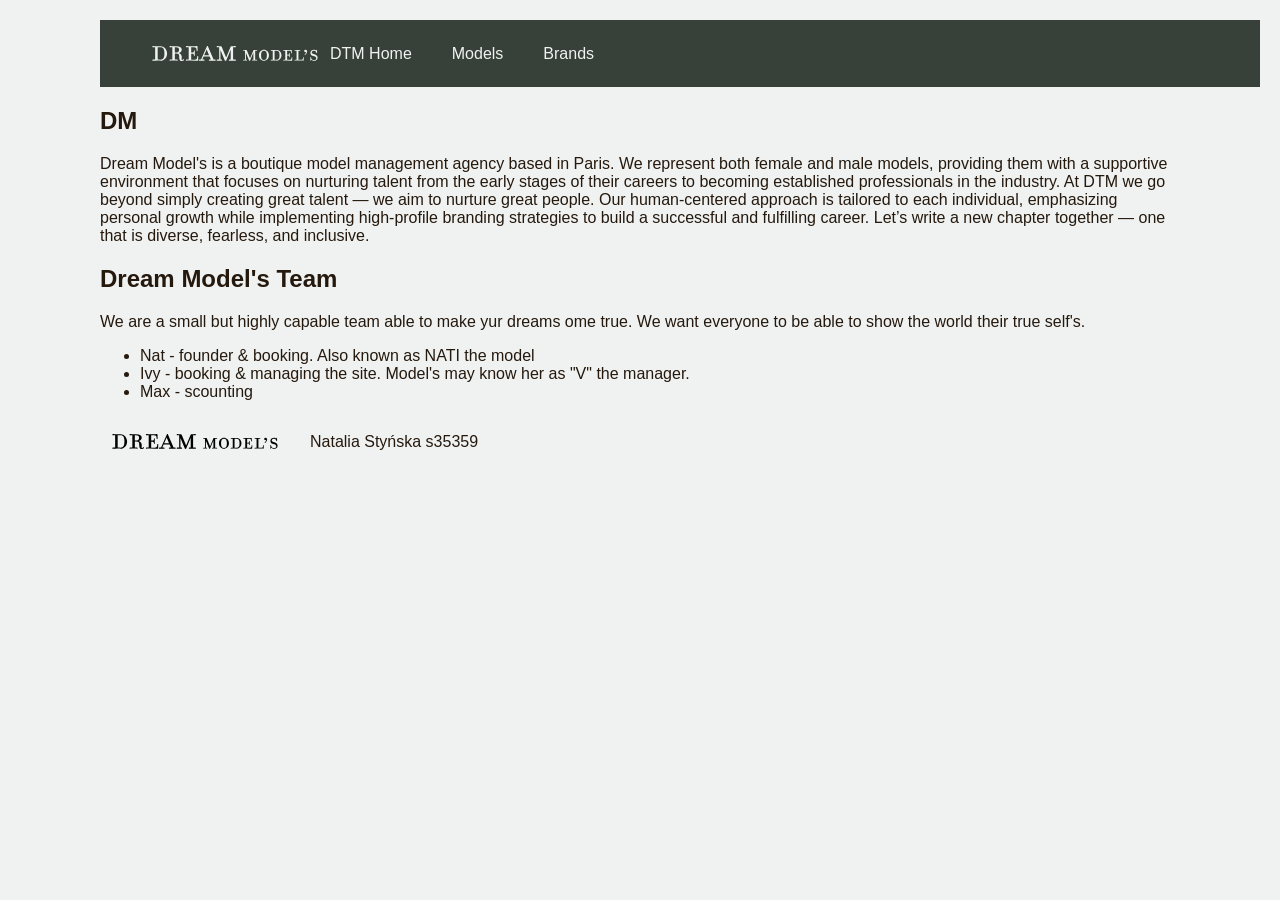
==== index.html @ e39fbc34 "stylowanie3 gotowa strona casting + models" ====
<!DOCTYPE html>
<html lang="en">
  <head>
    <meta charset="UTF-8">
    <meta name="viewport" content="width=device-width, initial-scale=1.0">
    <meta http-equiv="X-UA-Compatible" content="ie=edge">
    <title>DM Home</title>
    <link rel="stylesheet" href="styl-główny.css">
  </head>

  <body>
    <header>
  <div > <nav>
    <img class="footer-img" src="grafiki/dream model kopia2.svg">
    <div class="nav-links">
    <a href="index.html" >DTM Home</a>
    <a href="Models.html" >Models</a>
    <a href="brands.html" >Brands</a>
    </div>
  </nav></div>
 </header>

   
   <h2>DM</h2>
   <p>Dream Model's is a boutique model management agency based in Paris. We represent both female and male models, providing them with a supportive environment that focuses on nurturing talent from the early stages of 
    their careers to becoming established professionals in the industry. At DTM we go beyond simply creating great talent — we aim to nurture great people. Our human-centered approach is tailored to each individual, 
    emphasizing personal growth while implementing high-profile branding strategies to build a successful and fulfilling career. Let’s write a new chapter together — one that is diverse, fearless, and inclusive.</p>


   <div class="us">
   <h2>Dream Model's Team </h2>
   <p>We are a small but highly capable team able to make yur dreams ome true. We want everyone to be able to show the world their true self's.  </p>
   <ul>
   <li>Nat - founder & booking. Also known as NATI the model </li>
   <li>Ivy - booking & managing the site. Model's may know her as "V" the manager.</li>
   <li>Max - scounting  </li>
   </ul>
   </div>

<footer>
    <div class="footer">
        <img class="footer-img" src="grafiki/dream model.svg">
       <p>Natalia Styńska s35359 </p>
   </div>
 </footer>
</body>
</html>
---- styl-główny.css ----
body {
  font-family: 'Lucida Sans', 'Lucida Sans Regular', 'Lucida Grande', 'Lucida Sans Unicode', Geneva, Verdana, sans-serif; color:#25190E;
  margin-inline:100px;
  margin-top:20px;
  background-color: #f0f2f1;
}

/* kolory linków + animacja */
a:link, a:visited{ color: #374039; text-decoration: none;}
a:hover{text-decoration:line-through; text-decoration-color: #252525; text-decoration-thickness:3px;}
a:active{color: #b2b6b3; text-decoration: none;}

header{

}

/* nawigacja */
nav {
  background-color: #374039; color: #f0f2f1;
  display: flex;
  justify-content:flex-start;
  align-items: center;

  padding: 20px 40px;
  width:100%;

  a:link, a:visited{ color: #f0f2f1; text-decoration: none;}
  a:hover{text-decoration:line-through; text-decoration-color: #252525; text-decoration-thickness:3px;}
  a:active{color: #dadddb; text-decoration: none;}
}

.nav-links{
  display: flex;
  gap: 40px;
}
nav h1{
  align-items: flex-start;
  font-size: 30px;
}

h1{
  text-align: center;
  margin-top: 66px;
  font-size: 60px;
}


/*  forms */
.form-layout{
 padding: 60px 20px;
}

.form{
   max-width: 700px;
    margin: auto;

    display: grid;
    grid-template-columns: 1fr 1fr;
    gap: 20px;
    justify-items: center;
}

.form input{
  width:300px;

    padding: 14px;
    border: 1px solid #ccc;
    font-size: 16px;
}

.gender-box{
    grid-column: 1 / -1;
    display: flex;
    gap: 30px;
    justify-content: center;
}

.gender-box label{
  display: flex;
  align-items: center;
  gap: 4px;
}

.form-text{
box-sizing: border-box;
display: block;
    unicode-bidi: isolate;
text-align: center;
grid-column: 1/-1;
}

.measaure-text{
  grid-column: 1 / -1;
    text-align: center;
    margin-bottom: 10px;
}

.form button{
    grid-column: 1 / -1;

    padding: 15px;
    border: none;
    margin-top: 13px;
    background-color: #374039;
    color: white;

    font-size: 16px;
    cursor: pointer;

    transition: 0.3s;
}

.form button:hover{
    background-color: #252525;
}




/* animacja HTML: <div class="loader"></div> */
.loader {
  width:auto;
  height: 20px;
  background: 
    linear-gradient(90deg,#0001 33%,#0005 50%,#0001 66%)
    #f2f2f2;
  background-size:300% 100%;
  animation: l1 4s infinite linear;
}
@keyframes l1 {
  0% {background-position: right}
}

/* footer */
footer{
  padding:30px, 40px;
}

.footer{
  display: flex;
  align-items: center;
  gap:20px
}
.footer-img{
  height: auto;
  width: 190px;
}
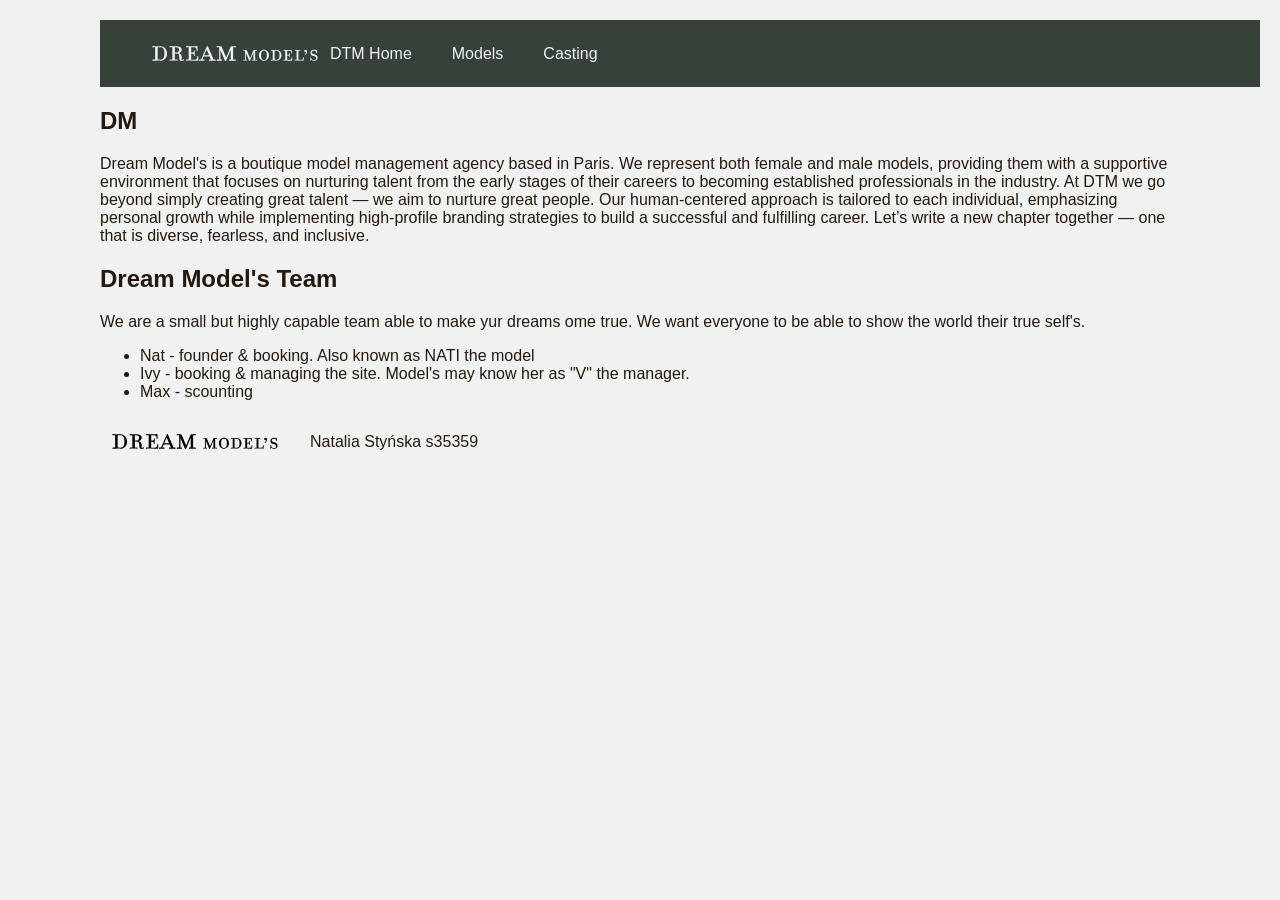
==== commit 44587d90: "szbkie zmiany/stylizowanie" ====
--- a/index.html
+++ b/index.html
@@ -15,7 +15,7 @@
     <div class="nav-links">
     <a href="index.html" >DTM Home</a>
     <a href="Models.html" >Models</a>
-    <a href="brands.html" >Brands</a>
+    <a href="casting.html" >Casting</a>
     </div>
   </nav></div>
  </header>
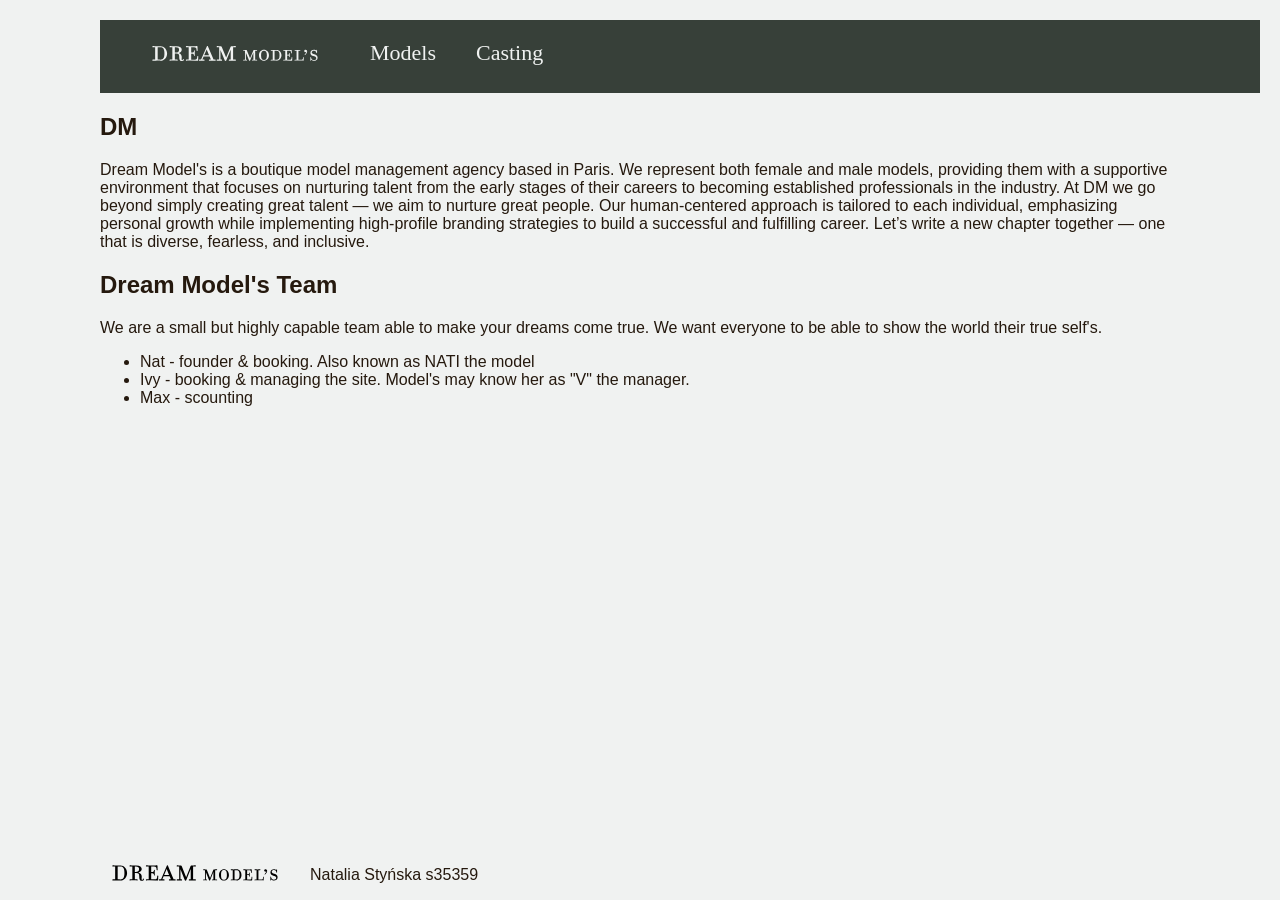
==== commit 57b7bf56: "jest git zostałą tylko strona główna do zrobienia" ====
--- a/index.html
+++ b/index.html
@@ -11,35 +11,46 @@
   <body>
     <header>
   <div > <nav>
-    <img class="footer-img" src="grafiki/dream model kopia2.svg">
     <div class="nav-links">
-    <a href="index.html" >DTM Home</a>
+    <a href="index.html" ><img class="footer-img" src="grafiki/dream model kopia2.svg"></a>
     <a href="Models.html" >Models</a>
     <a href="casting.html" >Casting</a>
     </div>
-  </nav></div>
- </header>
+    </nav></div>
+    </header>
 
+    <!-- możę do tego wróce jeszcze
+    <div class="slider-main">
+        <div class="photo-dump">
+          <img src="grafiki/f0.jpg">
+          <img src="grafiki/f6.jpg">
+          <img src="grafiki/f7.JPG">
+          <img src="grafiki/f1.jpg">
+          <img src="grafiki/f8.jpg">
+        </div>
+   </div> -->
    
-   <h2>DM</h2>
-   <p>Dream Model's is a boutique model management agency based in Paris. We represent both female and male models, providing them with a supportive environment that focuses on nurturing talent from the early stages of 
-    their careers to becoming established professionals in the industry. At DTM we go beyond simply creating great talent — we aim to nurture great people. Our human-centered approach is tailored to each individual, 
-    emphasizing personal growth while implementing high-profile branding strategies to build a successful and fulfilling career. Let’s write a new chapter together — one that is diverse, fearless, and inclusive.</p>
+   <div class="about-us">
+      <h2>DM</h2>
+      <p>Dream Model's is a boutique model management agency based in Paris. We represent both female and male models, providing them with a supportive environment that focuses on nurturing talent from the early stages of 
+        their careers to becoming established professionals in the industry. At DM we go beyond simply creating great talent — we aim to nurture great people. Our human-centered approach is tailored to each individual, 
+        emphasizing personal growth while implementing high-profile branding strategies to build a successful and fulfilling career. Let’s write a new chapter together — one that is diverse, fearless, and inclusive.</p>
+  </div>
 
 
    <div class="us">
-   <h2>Dream Model's Team </h2>
-   <p>We are a small but highly capable team able to make yur dreams ome true. We want everyone to be able to show the world their true self's.  </p>
-   <ul>
-   <li>Nat - founder & booking. Also known as NATI the model </li>
-   <li>Ivy - booking & managing the site. Model's may know her as "V" the manager.</li>
-   <li>Max - scounting  </li>
-   </ul>
+      <h2>Dream Model's Team </h2>
+      <p>We are a small but highly capable team able to make your dreams come true. We want everyone to be able to show the world their true self's.  </p>
+      <ul>
+        <li>Nat - founder & booking. Also known as NATI the model </li>
+        <li>Ivy - booking & managing the site. Model's may know her as "V" the manager.</li>
+        <li>Max - scounting  </li>
+      </ul>
    </div>
 
 <footer>
     <div class="footer">
-        <img class="footer-img" src="grafiki/dream model.svg">
+        <a href="index.html" ><img class="footer-img" src="grafiki/dream model.svg"></a>
        <p>Natalia Styńska s35359 </p>
    </div>
  </footer>
--- a/styl-główny.css
+++ b/styl-główny.css
@@ -7,15 +7,30 @@
 
 /* kolory linków + animacja */
 a:link, a:visited{ color: #374039; text-decoration: none;}
-a:hover{text-decoration:line-through; text-decoration-color: #252525; text-decoration-thickness:3px;}
 a:active{color: #b2b6b3; text-decoration: none;}
-
-header{
-
-}
+ a {
+  text-decoration: none;
+  position: relative;
+  transition: all 0.5s ease-in-out;
+  animation-duration: 0.9s;
+}
+
+a:hover {
+  animation-name: hover-link;
+  animation-iteration-count: infinite;
+}
+
+@keyframes hover-link {
+  0% { transform: scale(1); }
+  50% { transform: scale(1.07); }
+  100% { transform: scale(1); }
+}
+
 
 /* nawigacja */
 nav {
+  font-family: 'Century', 'Lucida Sans';
+  font-size: 22px;
   background-color: #374039; color: #f0f2f1;
   display: flex;
   justify-content:flex-start;
@@ -25,7 +40,6 @@
   width:100%;
 
   a:link, a:visited{ color: #f0f2f1; text-decoration: none;}
-  a:hover{text-decoration:line-through; text-decoration-color: #252525; text-decoration-thickness:3px;}
   a:active{color: #dadddb; text-decoration: none;}
 }
 
@@ -114,26 +128,25 @@
     background-color: #252525;
 }
 
-
-
-
-/* animacja HTML: <div class="loader"></div> */
-.loader {
-  width:auto;
-  height: 20px;
-  background: 
-    linear-gradient(90deg,#0001 33%,#0005 50%,#0001 66%)
-    #f2f2f2;
-  background-size:300% 100%;
-  animation: l1 4s infinite linear;
-}
-@keyframes l1 {
-  0% {background-position: right}
-}
+/* form submit strona*/
+.submit{
+  padding: 300px 20px;
+}
+
+.submit2{
+padding: 250px 20px;
+}
+
+.submit-text{
+  justify-items: center;
+}
+
+
 
 /* footer */
 footer{
-  padding:30px, 40px;
+  position: fixed;
+  bottom: 0;
 }
 
 .footer{
@@ -144,4 +157,56 @@
 .footer-img{
   height: auto;
   width: 190px;
-}+}
+
+
+
+
+/* animacja HTML*/
+.kropki-animacja {
+  width: 200px;
+  height: 60px;
+  position: relative;
+  margin: 0 auto;
+}
+
+.circle {
+  width: 20px;
+  height: 20px;
+  position: absolute;
+  border-radius: 50%;
+  background-color: #374039;
+  left: 15%;
+  transform-origin: 50%;
+  animation: circle7124 .5s alternate infinite ease;
+}
+
+@keyframes circle7124 {
+  0% {
+    top: 60px;
+    height: 5px;
+    border-radius: 50px 50px 25px 25px;
+    transform: scaleX(1.7);
+  }
+
+  40% {
+    height: 20px;
+    border-radius: 50%;
+    transform: scaleX(1);
+  }
+
+  100% {
+    top: 0%;
+  }
+}
+
+.circle:nth-child(2) {
+  left: 45%;
+  animation-delay: .2s;
+}
+
+.circle:nth-child(3) {
+  left: auto;
+  right: 15%;
+  animation-delay: .3s;
+}
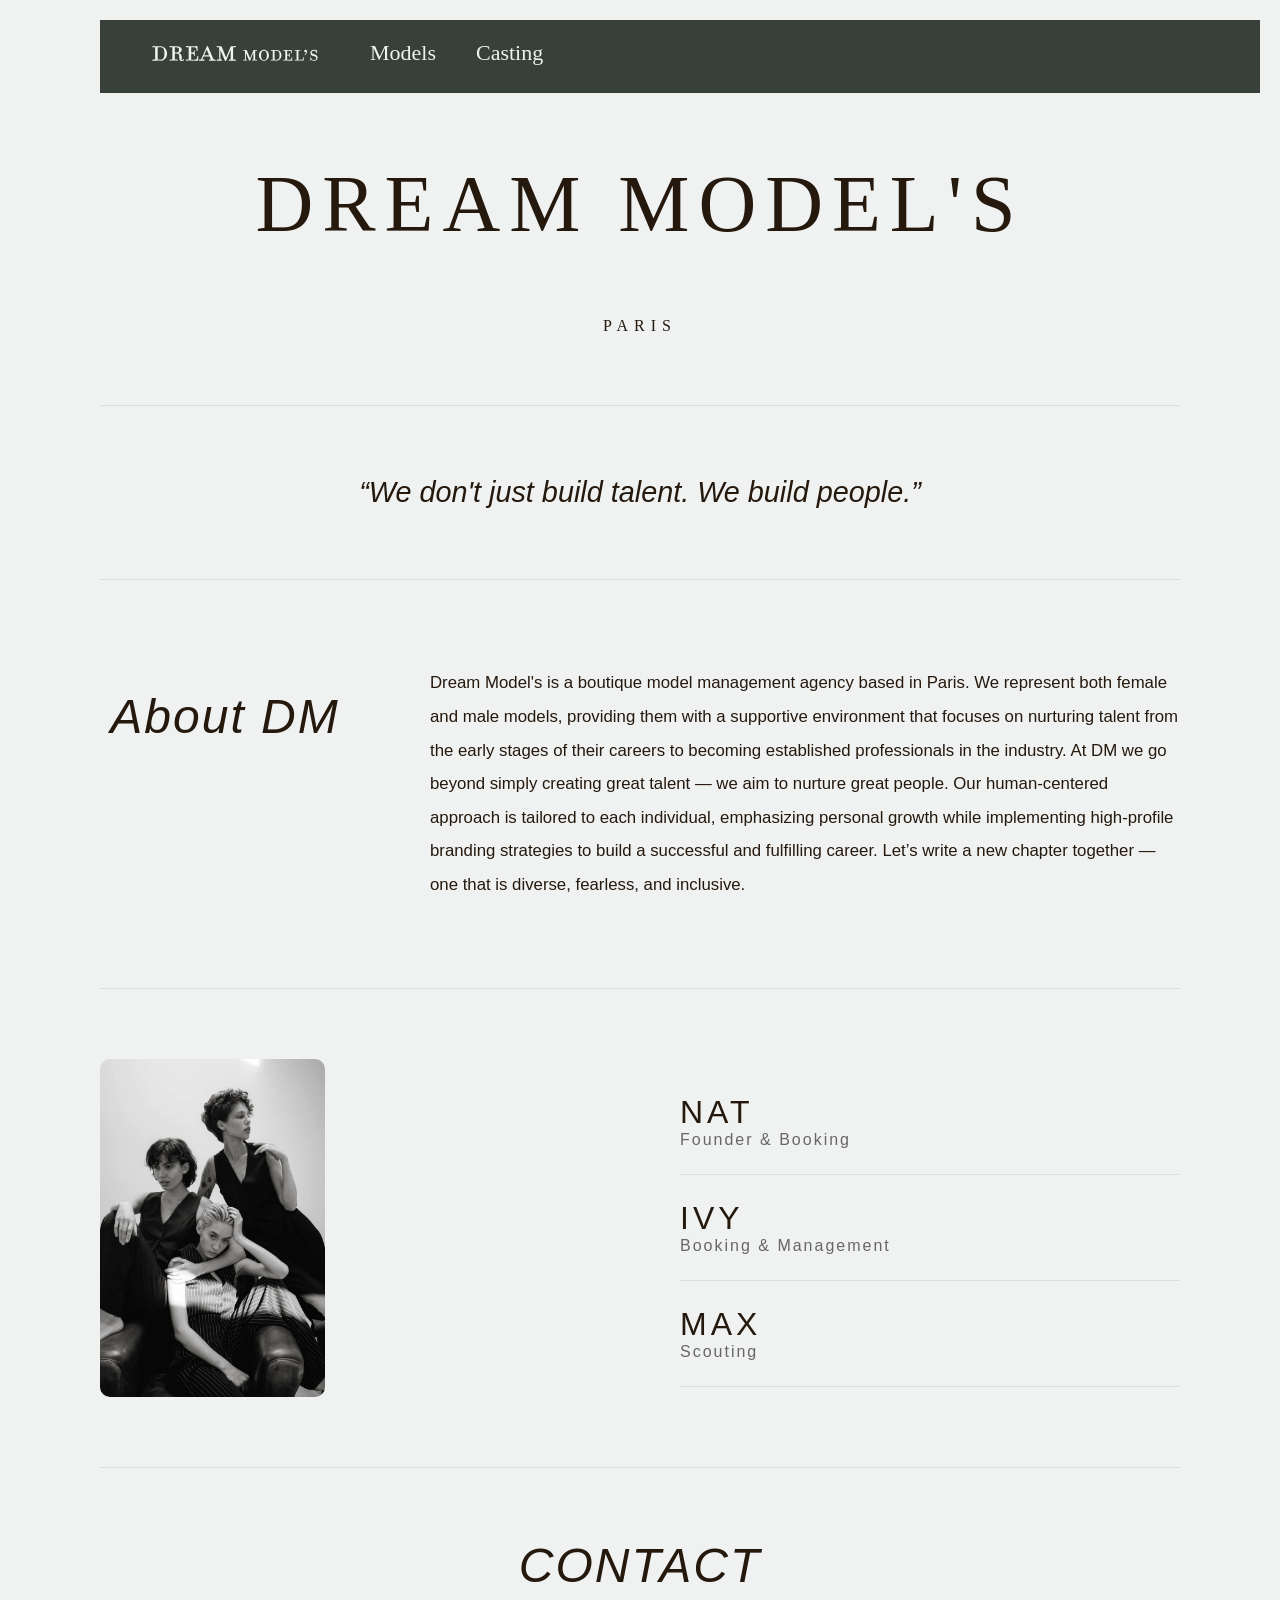
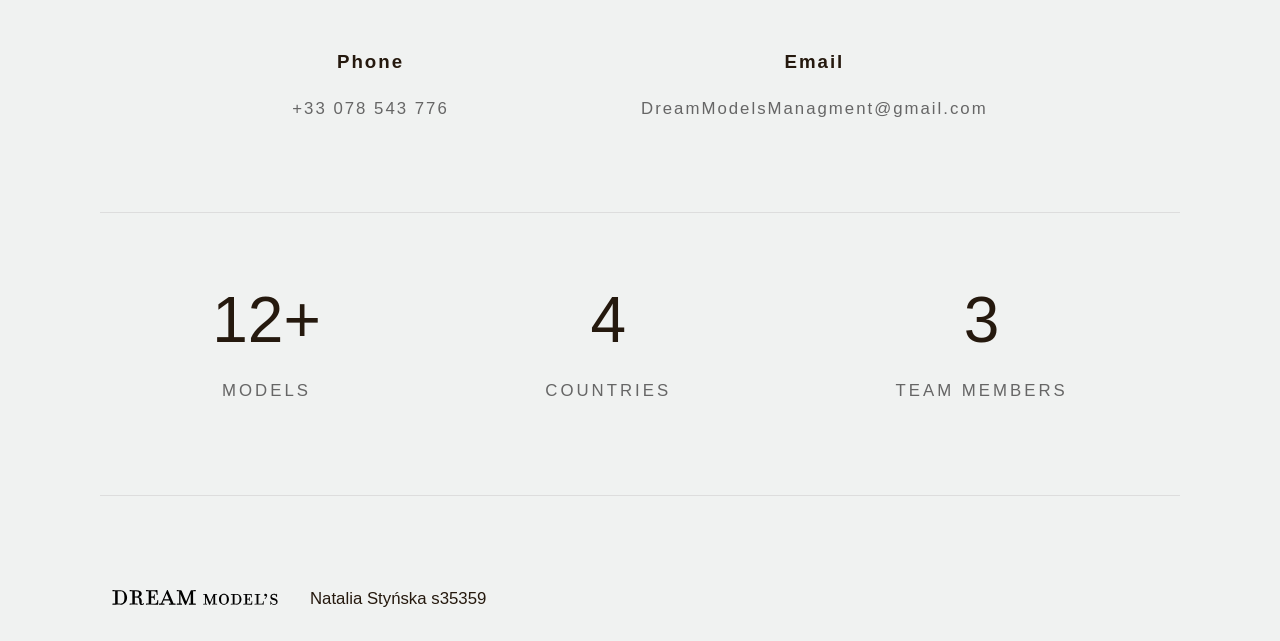
==== commit c39faf85: "konieccccccc amen" ====
--- a/index.html
+++ b/index.html
@@ -19,34 +19,96 @@
     </nav></div>
     </header>
 
-    <!-- możę do tego wróce jeszcze
-    <div class="slider-main">
-        <div class="photo-dump">
-          <img src="grafiki/f0.jpg">
-          <img src="grafiki/f6.jpg">
-          <img src="grafiki/f7.JPG">
-          <img src="grafiki/f1.jpg">
-          <img src="grafiki/f8.jpg">
+   
+   <section>
+      <div class="title">
+        <h1>DREAM MODEL'S</h1>
+        <span>PARIS</span>
+      </div>
+
+      <div class="devider"></div>
+
+        <blockquote>
+           “We don't just build talent. We build people.”
+        </blockquote>
+
+    <div class="devider"></div>
+
+     <div class="about-us">
+      <div class="about-left">
+         <h2>About DM</h2>
+       </div>
+        <div class="about-right">
+          <p>Dream Model's is a boutique model management agency based in Paris. We represent both female and male models, providing them with a supportive environment that focuses on nurturing talent from the early stages of 
+          their careers to becoming established professionals in the industry. At DM we go beyond simply creating great talent — we aim to nurture great people. Our human-centered approach is tailored to each individual, 
+          emphasizing personal growth while implementing high-profile branding strategies to build a successful and fulfilling career. Let’s write a new chapter together — one that is diverse, fearless, and inclusive.</p>
         </div>
-   </div> -->
-   
-   <div class="about-us">
-      <h2>DM</h2>
-      <p>Dream Model's is a boutique model management agency based in Paris. We represent both female and male models, providing them with a supportive environment that focuses on nurturing talent from the early stages of 
-        their careers to becoming established professionals in the industry. At DM we go beyond simply creating great talent — we aim to nurture great people. Our human-centered approach is tailored to each individual, 
-        emphasizing personal growth while implementing high-profile branding strategies to build a successful and fulfilling career. Let’s write a new chapter together — one that is diverse, fearless, and inclusive.</p>
-  </div>
+        
+     </div>
 
+     <div class="devider"></div>
 
-   <div class="us">
-      <h2>Dream Model's Team </h2>
-      <p>We are a small but highly capable team able to make your dreams come true. We want everyone to be able to show the world their true self's.  </p>
-      <ul>
-        <li>Nat - founder & booking. Also known as NATI the model </li>
-        <li>Ivy - booking & managing the site. Model's may know her as "V" the manager.</li>
-        <li>Max - scounting  </li>
-      </ul>
-   </div>
+    <div class="team">
+      <img src="grafiki/us.jpg">
+      <div class="team-members">
+          <div class="member">
+                  <h3>Nat</h3>
+                  <span>Founder & Booking</span>
+              </div>
+
+              <div class="member">
+                  <h3>Ivy</h3>
+                  <span>Booking & Management</span>
+              </div>
+
+              <div class="member">
+                  <h3>Max</h3>
+                  <span>Scouting</span>
+              </div>
+        </div>
+    </div>
+
+    <div class="devider"></div>
+
+    <div class="contact">
+      <h2>CONTACT</h2>
+      <div class="contact-items">
+        <div class="contact-item">
+          <h3>Phone</h3>
+          <p>+33 078 543 776</p>
+        </div>
+
+        <div class="contact-item">
+          <h3>Email</h3>
+          <p>DreamModelsManagment@gmail.com</p>
+        </div>
+      </div>
+    </div>
+
+    <div class="devider"></div>
+    <div class="stats">
+
+          <div class="stat">
+              <h3>12+</h3>
+              <p>Models</p>
+          </div>
+
+          <div class="stat">
+              <h3>4</h3>
+              <p>Countries</p>
+          </div>
+
+          <div class="stat">
+              <h3>3</h3>
+              <p>Team Members</p>
+          </div>
+      </div>
+
+  </section>
+
+  <div class="devider"></div>
+
+  
 
 <footer>
     <div class="footer">
--- a/styl-główny.css
+++ b/styl-główny.css
@@ -1,5 +1,5 @@
 body {
-  font-family: 'Lucida Sans', 'Lucida Sans Regular', 'Lucida Grande', 'Lucida Sans Unicode', Geneva, Verdana, sans-serif; color:#25190E;
+  font-family: 'Century', 'Lucida Sans Regular', 'Lucida Grande', 'Lucida Sans Unicode', Geneva, Verdana, sans-serif; color:#25190E;
   margin-inline:100px;
   margin-top:20px;
   background-color: #f0f2f1;
@@ -52,72 +52,258 @@
   font-size: 30px;
 }
 
+  .devider{
+     width:100%;
+    height:1px;
+    background:#ddd;
+    margin:70px 0;
+  }
+
 h1{
   text-align: center;
   margin-top: 66px;
-  font-size: 60px;
-}
-
-
-/*  forms */
-.form-layout{
- padding: 60px 20px;
-}
+ font-size:5rem;
+  font-weight:100;
+  letter-spacing:2px
+}
+
+p{
+   line-height: 2;
+    font-size: 1.05rem;
+}
+
+h2{
+  font-size:1.8rem;
+  font-weight: 100;
+    font-style:italic;
+    text-align: center;
+}
+
+/* strona główna*/
+.about-team{
+    max-width:1200px;
+    margin:auto;
+    padding:100px 40px;
+  }
+
+  .title{
+    text-align: center;
+    margin-bottom: 60px;
+    font-family: 'Century', 'Lucida Sans'; 
+  }
+
+  .title span{
+    letter-spacing: 6px;
+  }
+  .title h1{
+    font-size:5rem;
+    font-weight:200;
+    letter-spacing:9px;
+   
+  }
+
+  .about-us{
+    display: flex;
+    gap: 80px;
+  }
+
+  .about-left{
+    width: 25%;
+  }
+
+  .about-left h2{
+    font-size:3rem;
+    font-weight:300;
+    letter-spacing:2px;
+  }
+
+  .about-right{
+    width: 75%;
+  }
+
+  .about-right p{
+    line-height: 2;
+    font-size: 1.05rem;
+  }
+
+  blockquote{
+    margin-top:40px;
+    font-size:1.8rem;
+    font-style:italic;
+    text-align: center;
+  }
+
+  .team{
+    display:grid;
+    grid-template-columns:1fr 1fr;
+    gap:80px;
+    align-items:center;
+  }
+
+  .team img{
+    width: 45%;
+    display:block;
+    border-radius: 10px;
+  }
+
+  .member{
+    padding:25px 0;
+    border-bottom:1px solid #ddd;
+  }
+
+  .member h3{
+    margin:0;
+    font-size:2rem;
+    font-weight:400;
+    letter-spacing:4px;
+    text-transform:uppercase;
+  }
+
+  .member span{
+      color:#666;
+      letter-spacing:2px;
+    }
+
+    .stats{
+    display:flex;
+    justify-content:space-around;
+    text-align:center;
+  }
+
+  .stat h3{
+      font-size:4rem;
+      font-weight:200;
+      margin:0;
+  }
+
+  .stat p{
+      text-transform:uppercase;
+      letter-spacing:3px;
+      color:#666;
+    }
+
+    .contact{
+      text-align: center;
+    margin-bottom: 60px;
+    }
+
+    .contact h2{
+      font-size:3rem;
+    font-weight:300;
+    letter-spacing:2px;
+    margin-top: 25px;
+    }
+
+    .contact-items{
+      display:flex;
+    justify-content:space-evenly;
+    text-align:center;
+    }
+
+    .contact-item{
+      letter-spacing: 2px;
+    }
+
+    .contact-item p{
+      color: #666;
+    }
+      
+  /*  forms */
+  .casting-layout{
+    max-width:1400px;
+    margin:auto;
+    padding: 100px 30px;
+
+    display:grid;
+    grid-template-columns:1fr 1fr;
+    gap:80px;
+
+    align-items:stretch;
+}
+
+.casting-image img{
+    width:100%;
+    height:100%;
+    object-fit:cover;
+    display: block;
+    opacity: 50%;
+}
+
+  .form-layout{
+   max-width:1200px;
+    margin:auto;
+    padding:0;
+    text-align: center;
+   }
+
+   .form-layout h1{
+    text-align:center;
+    font-size:4rem;
+    font-weight:300;
+    letter-spacing:10px;
+    margin-bottom:60px;
+   }
 
 .form{
-   max-width: 700px;
-    margin: auto;
+    padding:60px;
+    border:1px solid #666;
 
     display: grid;
     grid-template-columns: 1fr 1fr;
-    gap: 20px;
-    justify-items: center;
+    gap: 25px;
+    
+}
+
+.form-h2{
+  grid-column:1/-1;
+    font-size:2rem;
+    font-weight:300;
+    letter-spacing:4px;
+    margin-top:20px;
+    margin-bottom:10px;
 }
 
 .form input{
-  width:300px;
-
-    padding: 14px;
-    border: 1px solid #ccc;
-    font-size: 16px;
-}
+   width:100%;
+    box-sizing:border-box;
+
+    padding:18px;
+    border:none;
+    border-bottom:1px solid #ccc;
+
+    background:transparent;
+    font-size:16px;
+}
+
 
 .gender-box{
     grid-column: 1 / -1;
     display: flex;
-    gap: 30px;
+    gap: 40px;
     justify-content: center;
+    padding: 15px 0;
 }
 
 .gender-box label{
-  display: flex;
-  align-items: center;
-  gap: 4px;
-}
-
-.form-text{
-box-sizing: border-box;
-display: block;
-    unicode-bidi: isolate;
-text-align: center;
-grid-column: 1/-1;
+  letter-spacing:2px;
+    text-transform:uppercase;
 }
 
 .measaure-text{
   grid-column: 1 / -1;
-    text-align: center;
-    margin-bottom: 10px;
+    margin-bottom: 15px;
+    margin-top: -10px;
 }
 
 .form button{
     grid-column: 1 / -1;
 
-    padding: 15px;
+    padding: 18px;
     border: none;
-    margin-top: 13px;
+    margin-top: 40px;
     background-color: #374039;
     color: white;
-
+ letter-spacing: 3px;
     font-size: 16px;
     cursor: pointer;
 
@@ -129,23 +315,74 @@
 }
 
 /* form submit strona*/
-.submit{
-  padding: 300px 20px;
-}
-
-.submit2{
-padding: 250px 20px;
-}
-
-.submit-text{
-  justify-items: center;
-}
-
-
+.submit-strona{
+ min-height: 100vh;
+   display: flex;
+   justify-content: center;
+   align-items: center;
+    padding: 100 px 40px;
+}
+
+.submit-wypełnienie{
+  border:1px solid #666;
+    max-width:900px;
+    width:100%;
+
+    text-align:center;
+
+    padding:80px 60px;
+}
+
+.submit-cos h1{
+    font-size:3.5rem;
+    font-weight:300;
+    letter-spacing:6px;
+
+    margin-bottom:40px;
+}
+
+.submit-cos h2{
+    font-size:1.3rem;
+    font-weight:300;
+
+    line-height:1.8;
+
+    margin-bottom:15px;
+}
+
+.submit-cos h3{
+    margin-top:50px;
+
+    color:#666;
+    font-weight:300;
+
+    letter-spacing:1px;
+}
+
+/*ERROR strona*/
+.error{
+    min-height:80vh;
+
+    display:flex;
+    flex-direction:column;
+    justify-content:center;
+    align-items:center;
+
+    text-align:center;
+}
+
+.error h1{
+  font-size: 6rem;
+  font-weight: 200;
+  letter-spacing: 12px;
+}
+
+.error-text a:hover{
+    opacity:0.6;
+}
 
 /* footer */
 footer{
-  position: fixed;
   bottom: 0;
 }
 
@@ -210,3 +447,7 @@
   right: 15%;
   animation-delay: .3s;
 }
+
+
+
+
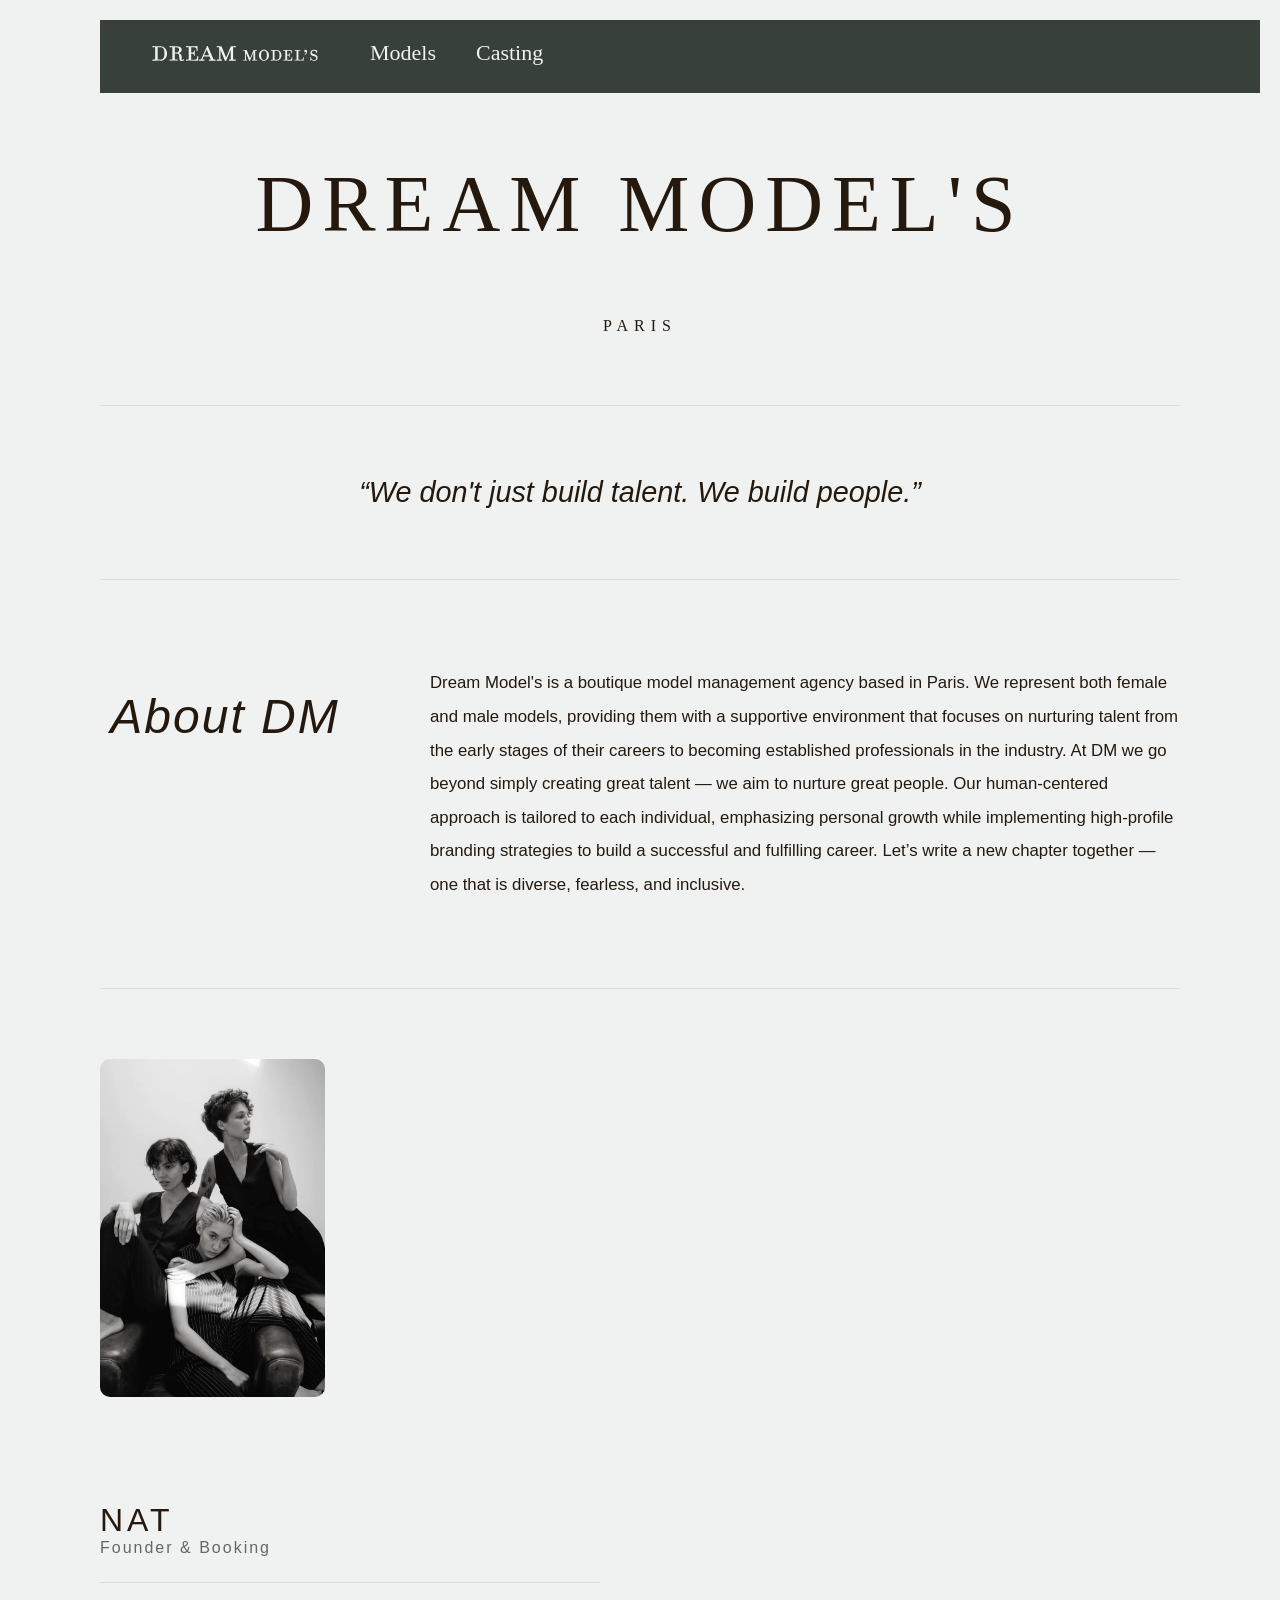
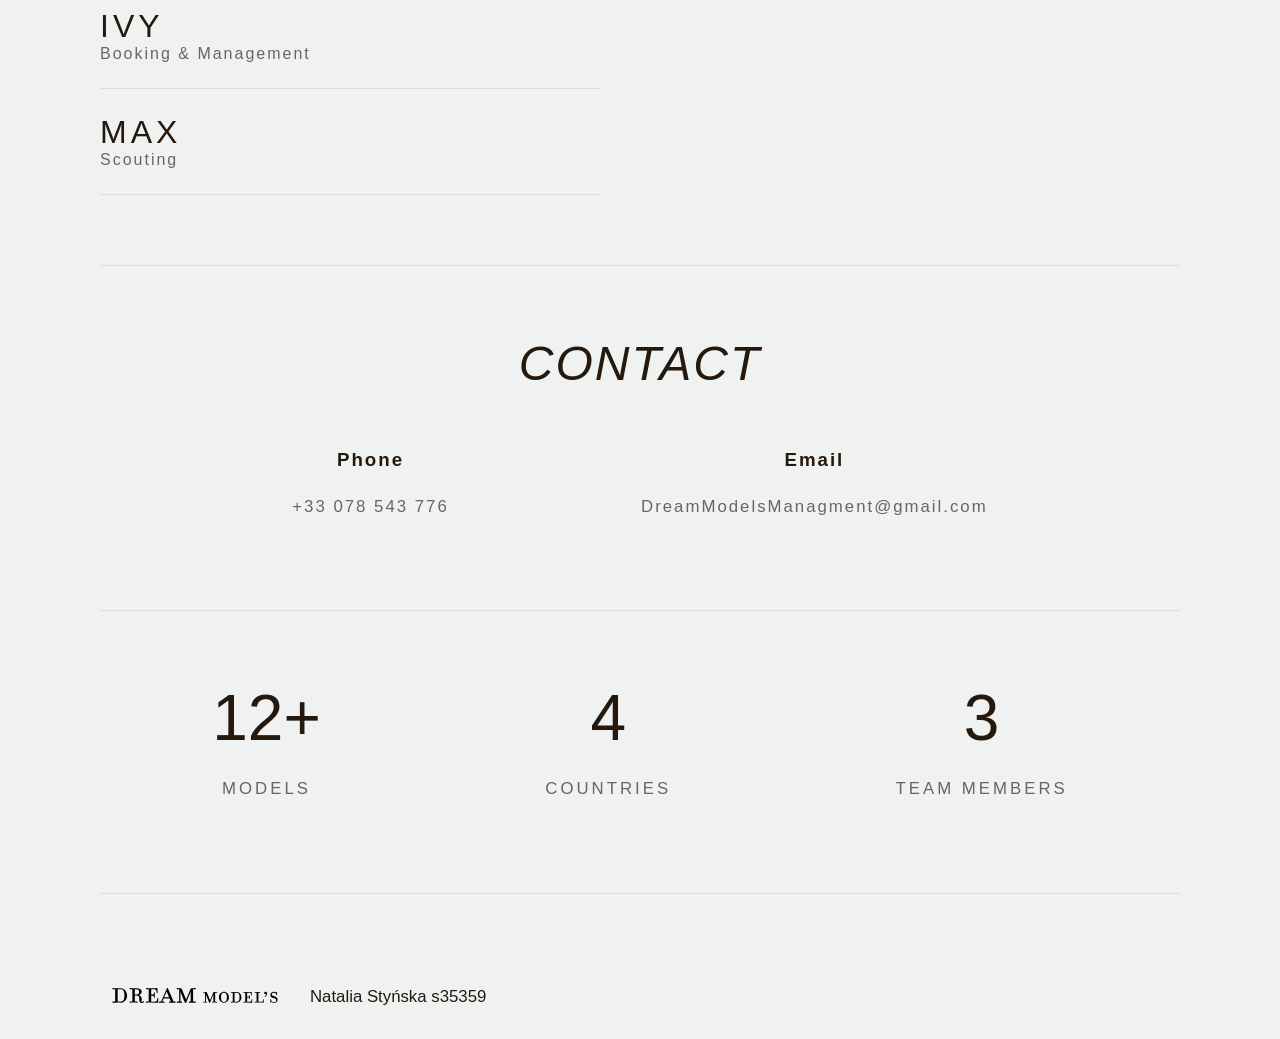
==== commit 38ef4819: "mapa (sos)" ====
--- a/index.html
+++ b/index.html
@@ -49,7 +49,13 @@
      <div class="devider"></div>
 
     <div class="team">
-      <img src="grafiki/us.jpg">
+      <img src="grafiki/us.jpg"  usemap="#image-map">
+          <map name="image-map">
+            <area target="" alt="Max" title="Max" href="" coords="226,733,353,479,611,683,565,764" shape="poly">
+           <area target="" alt="Nat" title="Nat" href="" coords="10,532,219,250,358,458,145,705" shape="poly">
+           <area target="" alt="Ivy" title="Ivy" href="" coords="351,189,449,98,637,455,349,357" shape="poly">
+         </map>
+          
       <div class="team-members">
           <div class="member">
                   <h3>Nat</h3>
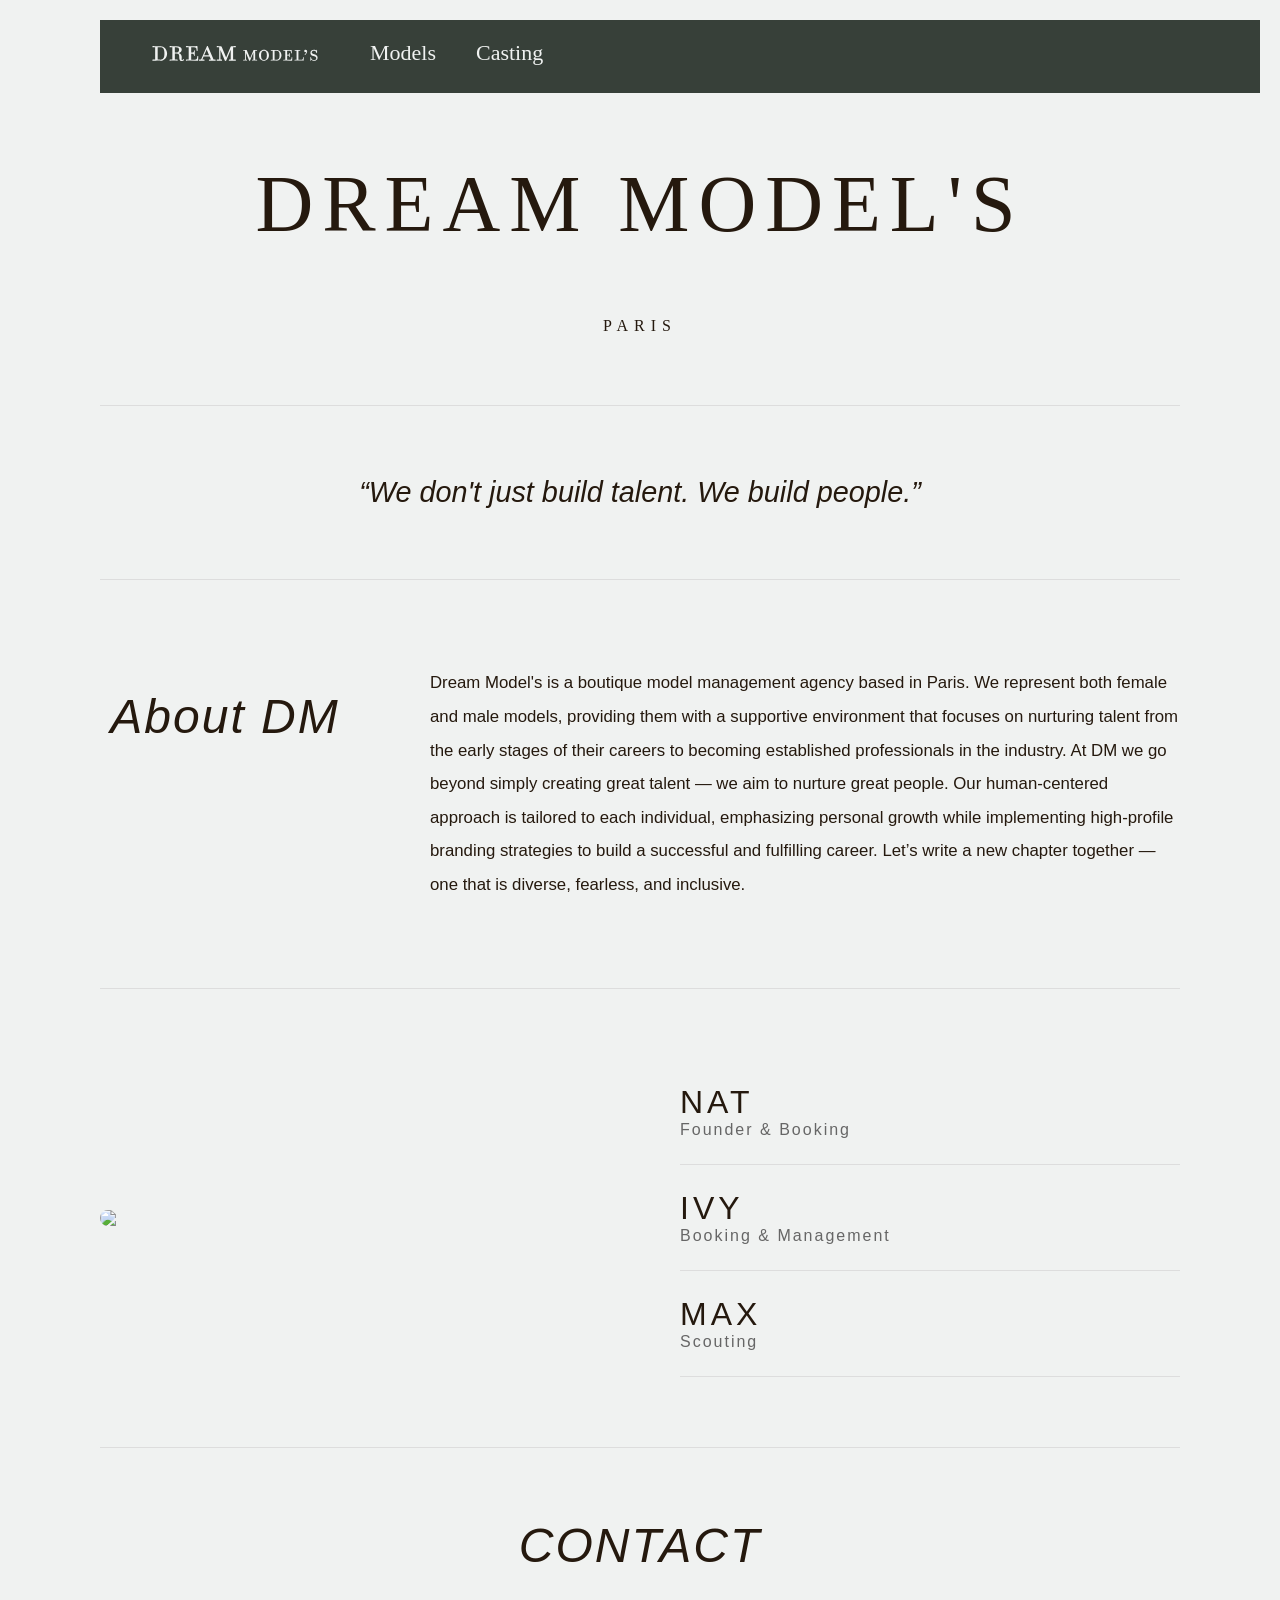
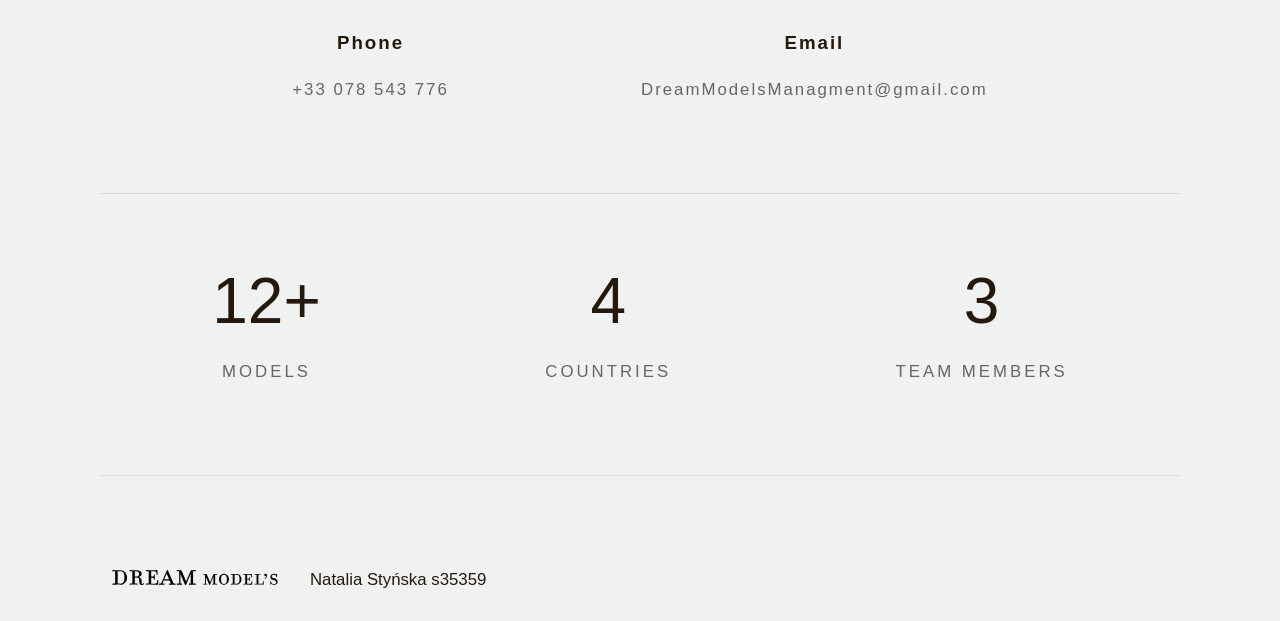
==== commit 61056d75: "koniec na 100% svg dodane" ====
--- a/index.html
+++ b/index.html
@@ -49,12 +49,7 @@
      <div class="devider"></div>
 
     <div class="team">
-      <img src="grafiki/us.jpg"  usemap="#image-map">
-          <map name="image-map">
-            <area target="" alt="Max" title="Max" href="" coords="226,733,353,479,611,683,565,764" shape="poly">
-           <area target="" alt="Nat" title="Nat" href="" coords="10,532,219,250,358,458,145,705" shape="poly">
-           <area target="" alt="Ivy" title="Ivy" href="" coords="351,189,449,98,637,455,349,357" shape="poly">
-         </map>
+      <img src="https://i.pinimg.com/736x/27/22/ad/2722add61d22a18e47fd6b107b573510.jpg">
           
       <div class="team-members">
           <div class="member">
--- a/styl-główny.css
+++ b/styl-główny.css
@@ -79,6 +79,11 @@
     text-align: center;
 }
 
+svg{
+  width: 6%;
+  height: 9%;
+  margin-bottom: 1%;
+}
 /* strona główna*/
 .about-team{
     max-width:1200px;
@@ -240,8 +245,9 @@
     text-align:center;
     font-size:4rem;
     font-weight:300;
-    letter-spacing:10px;
+    letter-spacing:5px;
     margin-bottom:60px;
+    text-transform: uppercase;
    }
 
 .form{
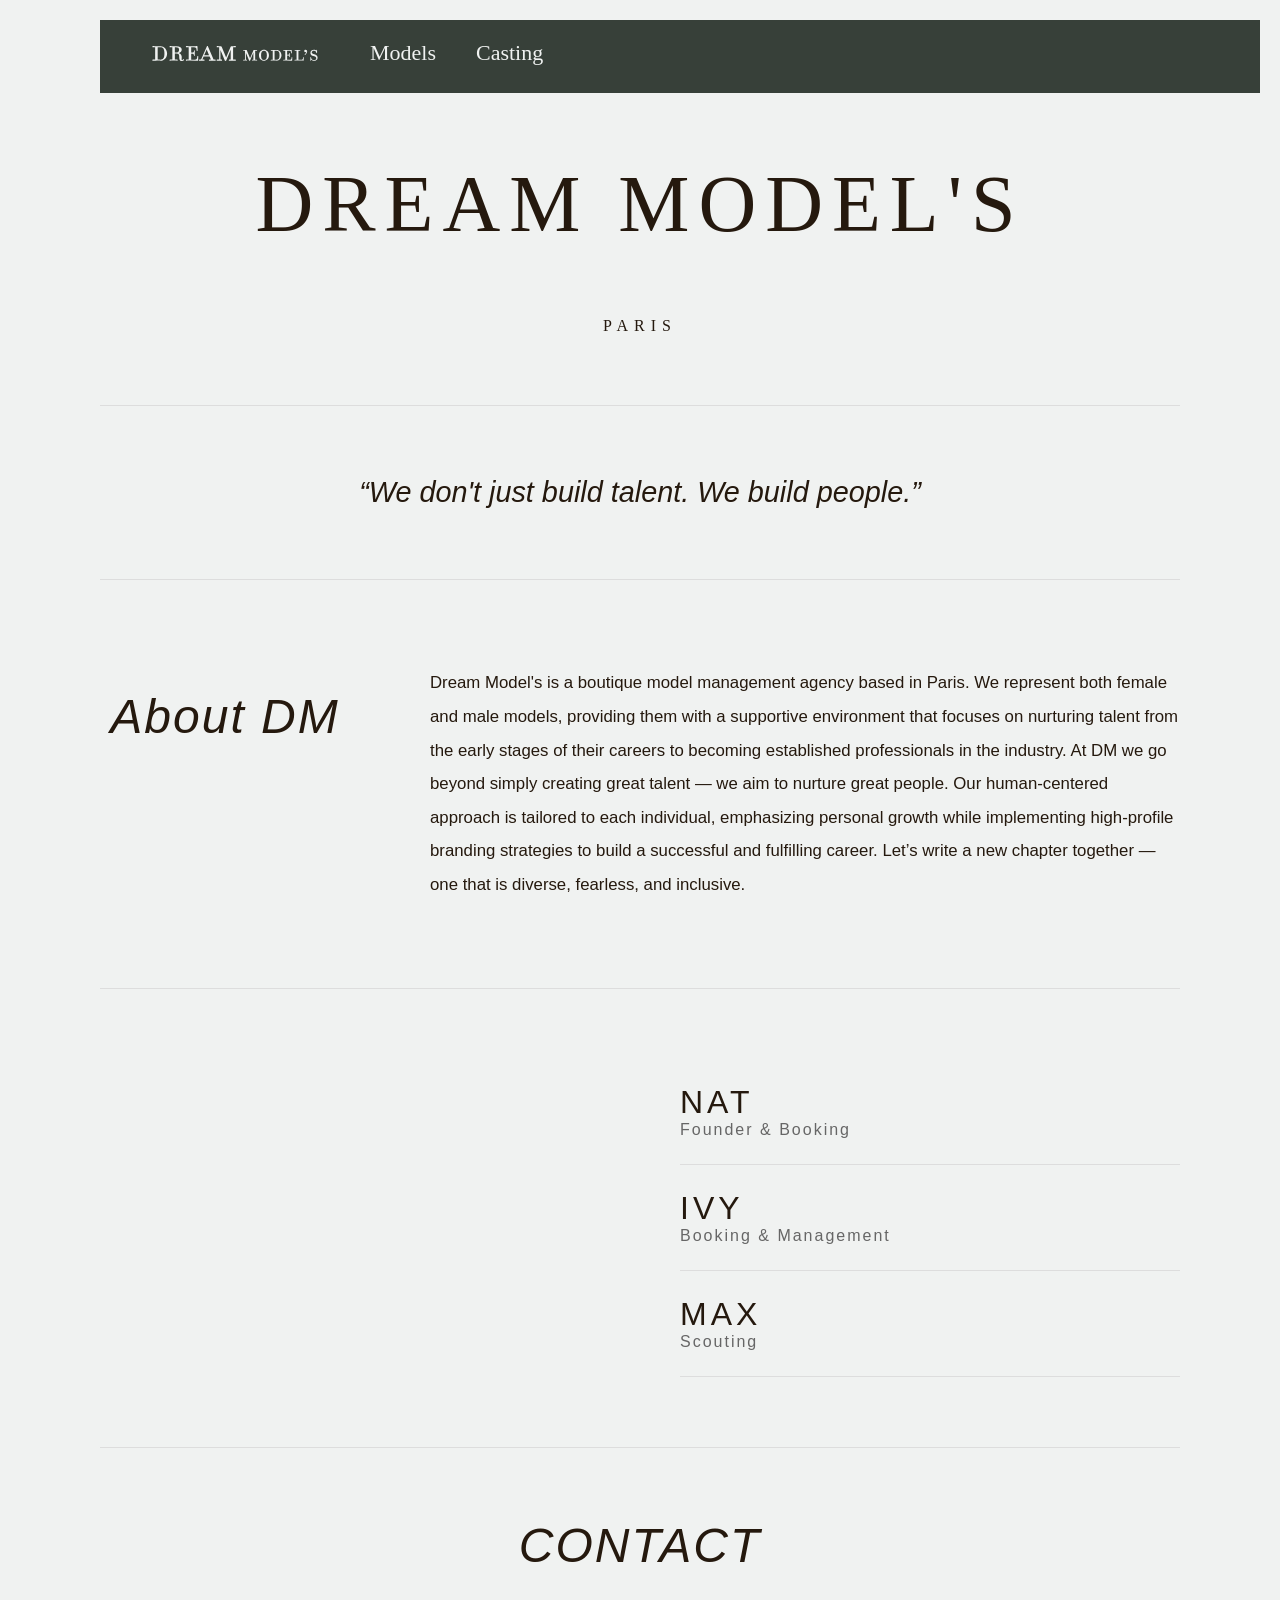
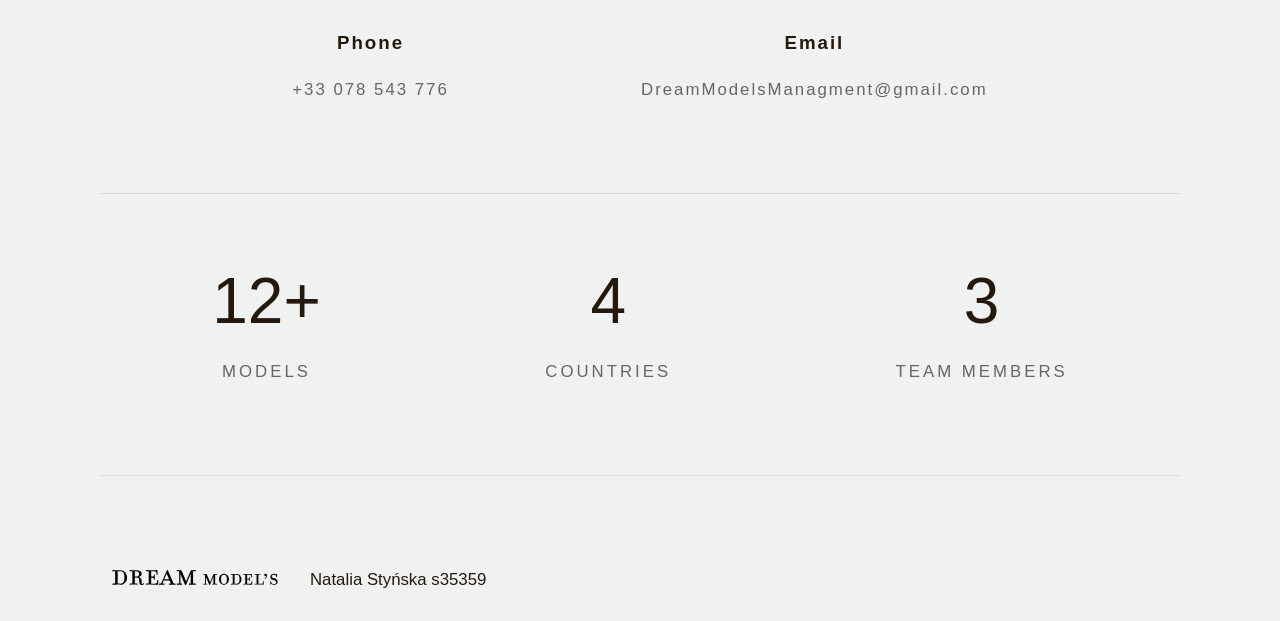
==== commit 561efe85: "meow" ====
--- a/index.html
+++ b/index.html
@@ -12,7 +12,7 @@
     <header>
   <div > <nav>
     <div class="nav-links">
-    <a href="index.html" ><img class="footer-img" src="grafiki/dream model kopia2.svg"></a>
+    <a href="index.html" ><img class="footer-img" src="grafiki/dreammodelkopia2.svg" alt=""></a>
     <a href="Models.html" >Models</a>
     <a href="casting.html" >Casting</a>
     </div>
@@ -49,7 +49,7 @@
      <div class="devider"></div>
 
     <div class="team">
-      <img src="https://i.pinimg.com/736x/27/22/ad/2722add61d22a18e47fd6b107b573510.jpg">
+      <img src="https://i.pinimg.com/736x/27/22/ad/2722add61d22a18e47fd6b107b573510.jpg" alt="">
           
       <div class="team-members">
           <div class="member">
@@ -113,7 +113,7 @@
 
 <footer>
     <div class="footer">
-        <a href="index.html" ><img class="footer-img" src="grafiki/dream model.svg"></a>
+        <a href="index.html" ><img class="footer-img" src="grafiki/dreammodel.svg" alt=""></a>
        <p>Natalia Styńska s35359 </p>
    </div>
  </footer>
--- a/styl-główny.css
+++ b/styl-główny.css
@@ -8,7 +8,7 @@
 /* kolory linków + animacja */
 a:link, a:visited{ color: #374039; text-decoration: none;}
 a:active{color: #b2b6b3; text-decoration: none;}
- a {
+a {
   text-decoration: none;
   position: relative;
   transition: all 0.5s ease-in-out;
@@ -326,7 +326,7 @@
    display: flex;
    justify-content: center;
    align-items: center;
-    padding: 100 px 40px;
+    padding: 100px 40px;
 }
 
 .submit-wypełnienie{
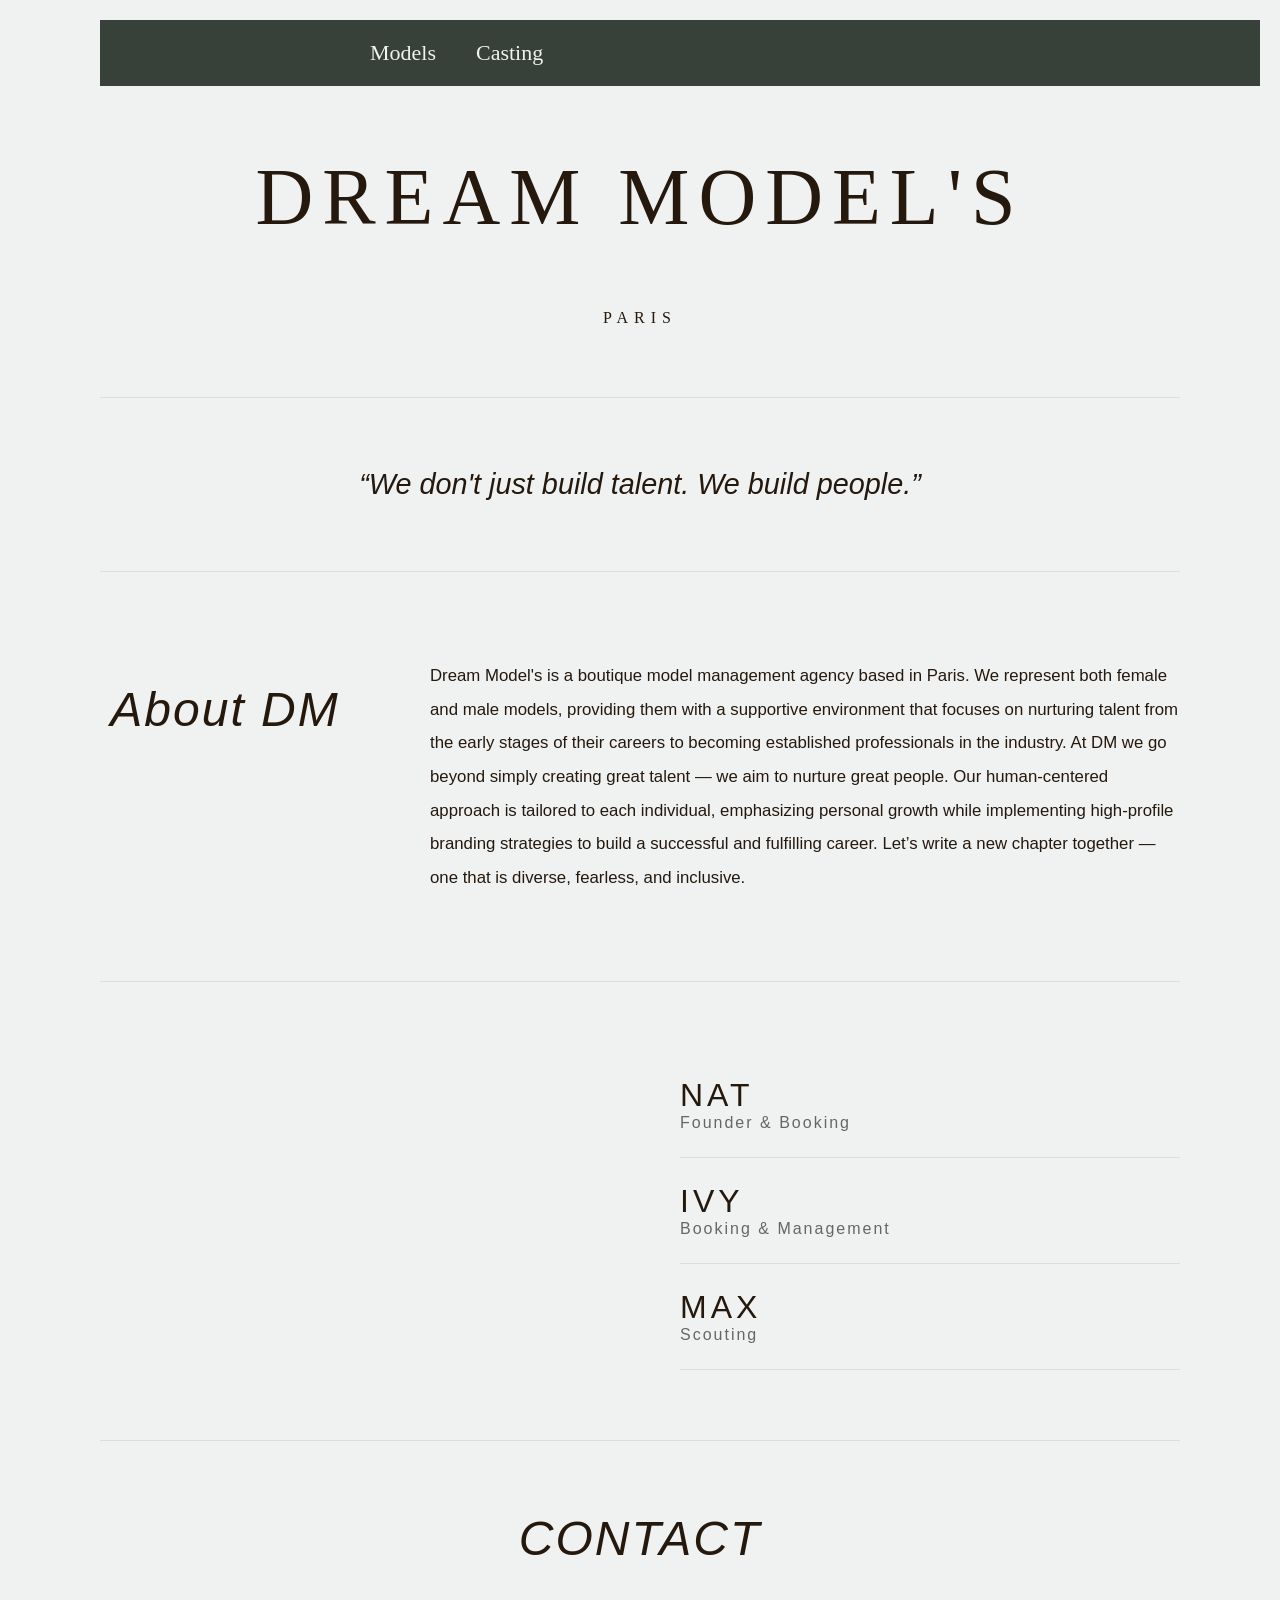
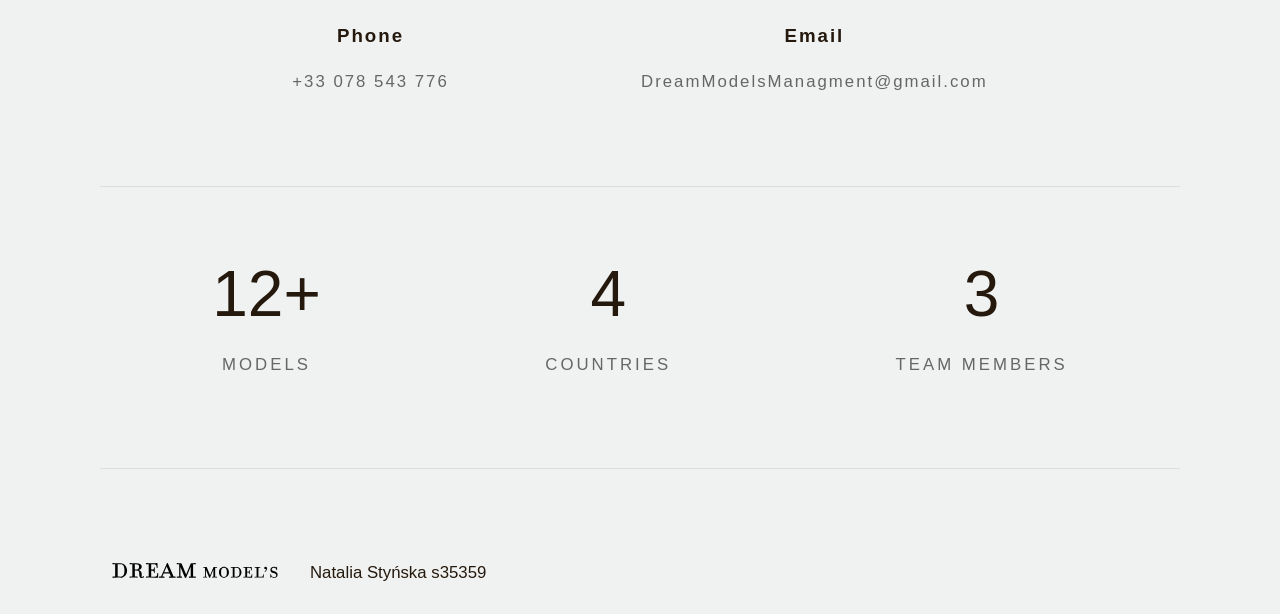
==== commit 7b066b41: "ikona" ====
--- a/index.html
+++ b/index.html
@@ -6,13 +6,14 @@
     <meta http-equiv="X-UA-Compatible" content="ie=edge">
     <title>DM Home</title>
     <link rel="stylesheet" href="styl-główny.css">
+    <link rel="icon" type="image/svg" href="grafiki/ikona.svg">
   </head>
 
   <body>
     <header>
   <div > <nav>
     <div class="nav-links">
-    <a href="index.html" ><img class="footer-img" src="grafiki/dreammodelkopia2.svg" alt=""></a>
+    <a href="index.html" ><img class="footer-img" href="grafiki/dreammodelkopia2.svg" alt=""></a>
     <a href="Models.html" >Models</a>
     <a href="casting.html" >Casting</a>
     </div>
